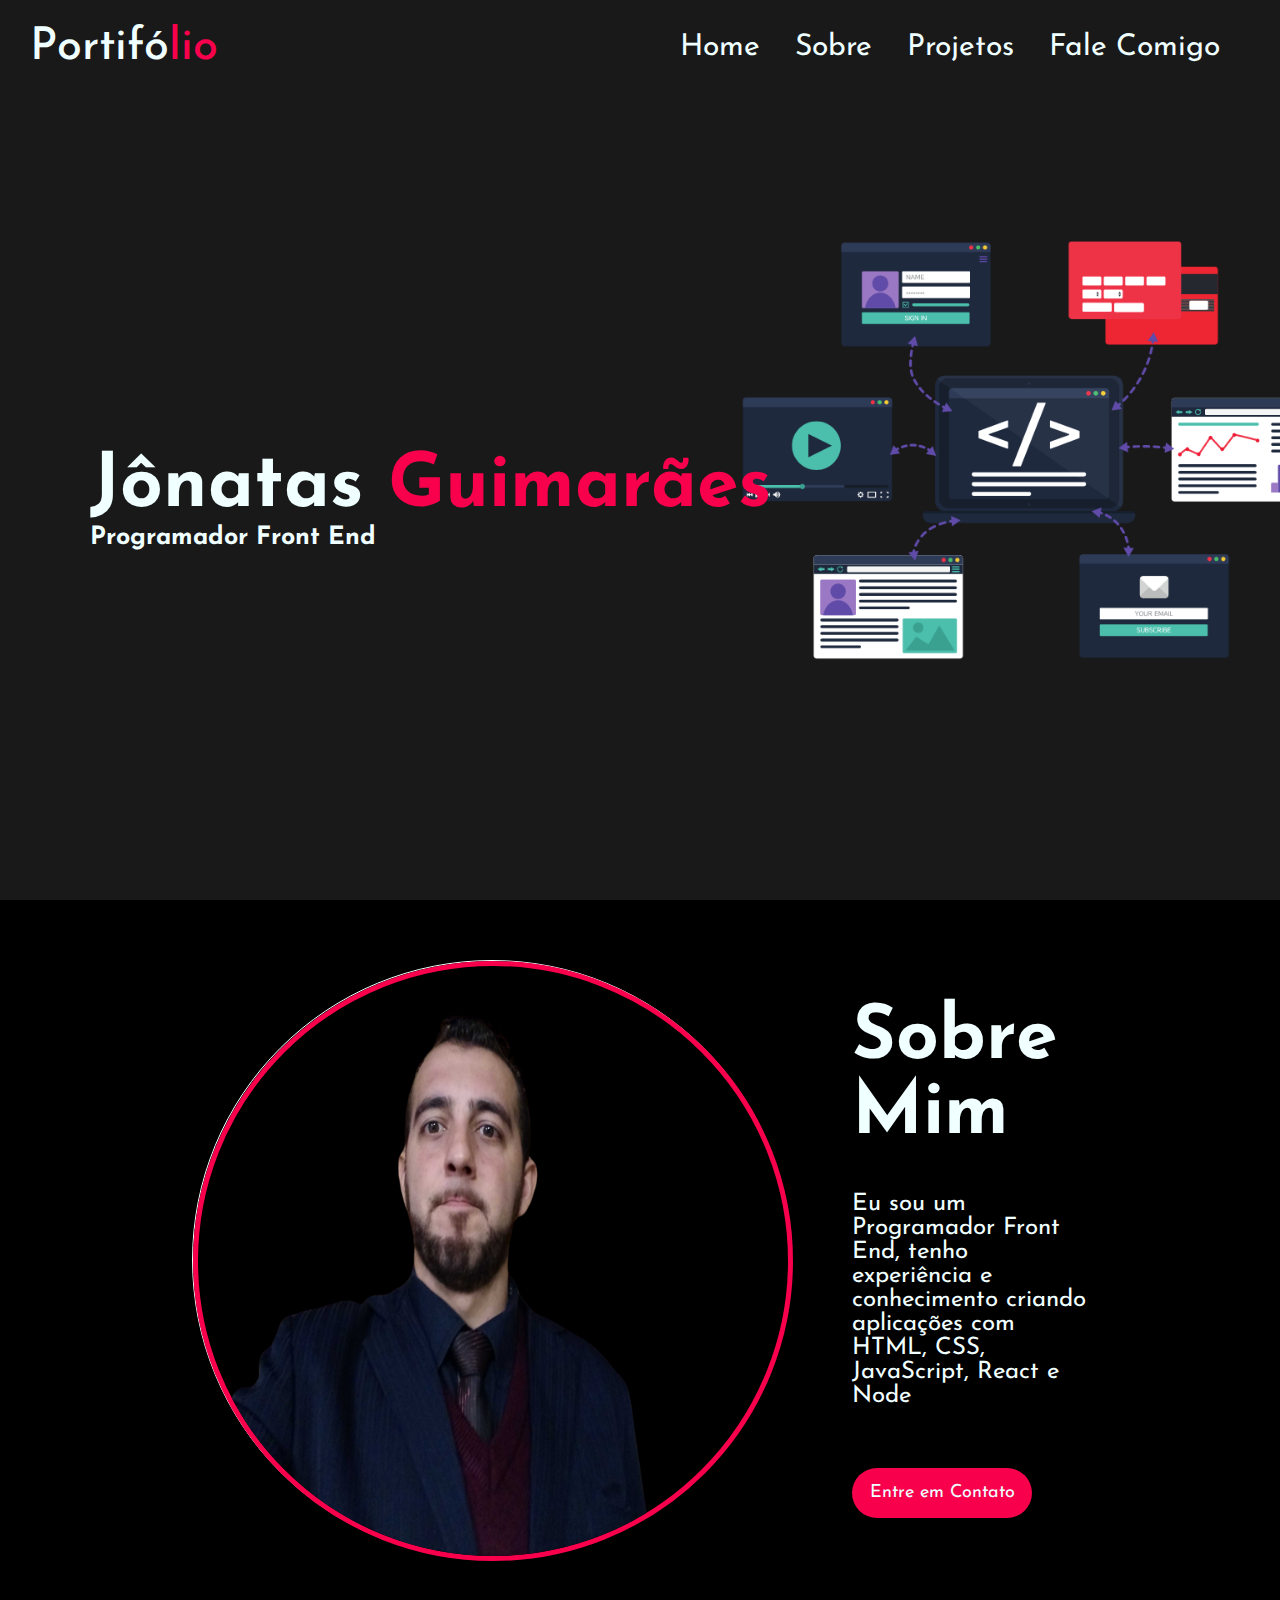
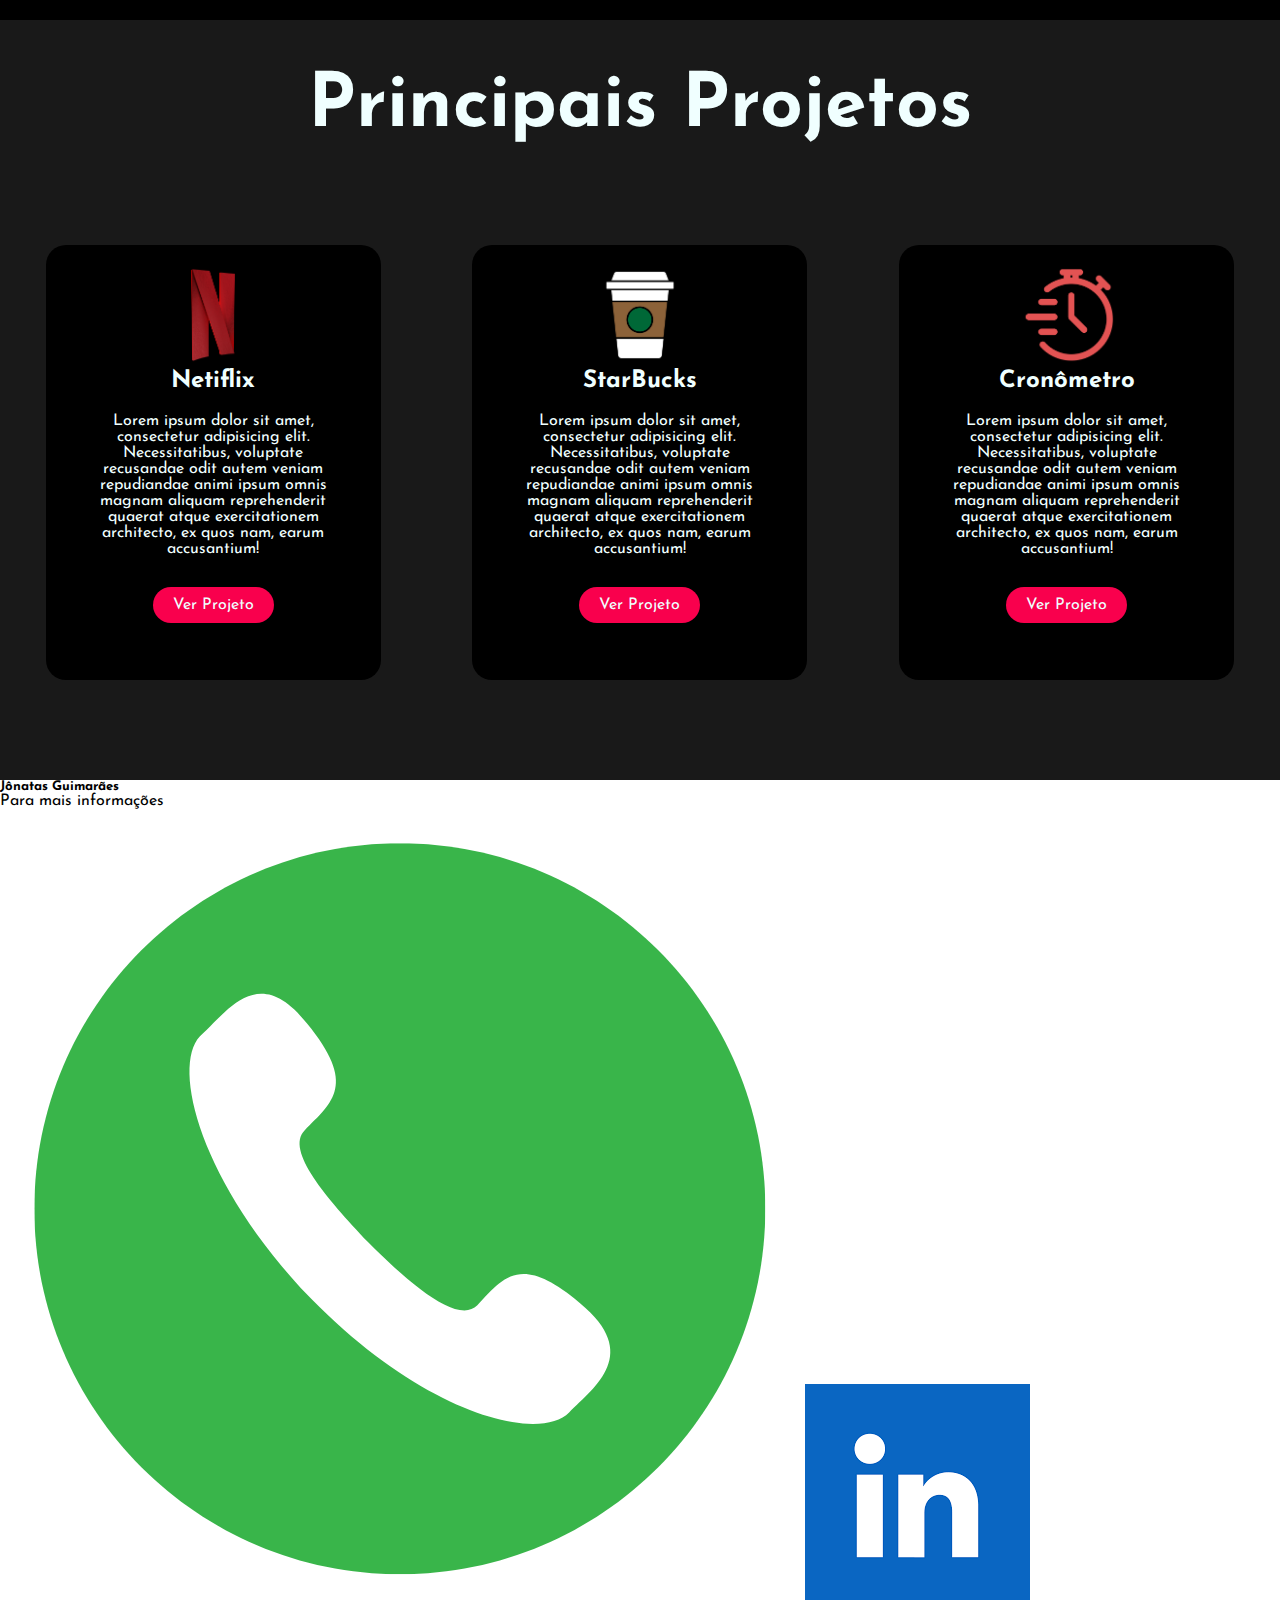
==== index.html @ 08f8ba7c "Portifólio - Primeiro Commit" ====
<!DOCTYPE html>
<html lang="pt-br">

<head>
    <meta charset="UTF-8">
    <meta name="viewport" content="width=device-width, initial-scale=1.0">
    <link rel="preconnect" href="https://fonts.googleapis.com">
    <link rel="preconnect" href="https://fonts.gstatic.com" crossorigin>
    <link rel="preconnect" href="https://fonts.googleapis.com">
    <link rel="preconnect" href="https://fonts.gstatic.com" crossorigin>
    <link
        href="https://fonts.googleapis.com/css2?family=Josefin+Sans:ital,wght@0,100..700;1,100..700&family=Nunito:ital,wght@0,200..1000;1,200..1000&family=Playfair+Display:ital,wght@0,400..900;1,400..900&display=swap"
        rel="stylesheet">
    <link rel="stylesheet" href="style.css">
    <title>Meu Portifólio</title>
</head>

<body>
    <div class="caixa-principal">
        <nav>
            <h2 class="Portifólio">Portifó<span>lio</span></h2>
            <ul>
                <li>Home</li>
                <li>Sobre</li>
                <li>Projetos</li>
                <li>Fale Comigo</li>
            </ul>
        </nav>

        <div class="Meu-Nome">
            <h1>Jônatas <span>Guimarães</span></h1>
            <h3>Programador Front End</h3>
        </div>
    </div>

    <section>
        <div class="fundo-foto">
            <img src="./assets/Programador Full Stack - Jônatas Guimarães.png"
                alt="Programador Full Stack Jôntas Guimarães">
        </div>

        <div>
            <h2>Sobre Mim</h2>
            <p>Eu sou um Programador Front End, tenho experiência e conhecimento criando aplicações com HTML, CSS,
                JavaScript, React e Node</p>
            <button>Entre em Contato</button>
        </div>
    </section>


    <div class="projetos">

        <h2>Principais Projetos</h2>

        <div class="card-projetos">

            <div class="card">
                <img src="./assets/netflix.png" alt="">
                <h5>Netiflix</h5>
                <p>Lorem ipsum dolor sit amet, consectetur adipisicing elit. Necessitatibus, voluptate recusandae odit
                    autem veniam repudiandae animi ipsum omnis magnam aliquam reprehenderit quaerat atque exercitationem
                    architecto, ex quos nam, earum accusantium!</p>
                <a>Ver Projeto</a>
            </div>

            <div class="card">
                <img src="./assets/starbucks.png" alt="">
                <h5>StarBucks</h5>
                <p>Lorem ipsum dolor sit amet, consectetur adipisicing elit. Necessitatibus, voluptate recusandae odit
                    autem veniam repudiandae animi ipsum omnis magnam aliquam reprehenderit quaerat atque exercitationem
                    architecto, ex quos nam, earum accusantium!</p>
                <a>Ver Projeto</a>
            </div>

            <div class="card">
                <img src="./assets/crono.png" alt="">
                <h5>Cronômetro</h5>
                <p>Lorem ipsum dolor sit amet, consectetur adipisicing elit. Necessitatibus, voluptate recusandae odit
                    autem veniam repudiandae animi ipsum omnis magnam aliquam reprehenderit quaerat atque exercitationem
                    architecto, ex quos nam, earum accusantium!</p>
                <a>Ver Projeto</a>
            </div>

        </div>

    </div>

    <footer>
        <h5>Jônatas Guimarães</h5>
        <p>Para mais informações</p>

        <div class="social">
            <a href="#"><img src="./assets/telefone.png" alt=""></a>
            <a href="#"><img src="./assets/linkedin.png" alt=""></a>
        </div>
    </footer>

</body>

</html>
---- style.css ----
*{
    margin: 0;
    padding: 0;
    box-sizing: border-box;
    font-family: "Josefin Sans", sans-serif;
}

.caixa-principal{
    height: 100vh;
    width: 100%;
    background-image: url(assets/background.png);
    background-color: #191919;
    background-size: cover;
    background-position: center;
}

nav {
    display: flex;
    align-items: center;
    justify-content: space-between;
    padding-right: 30px;
    padding-left: 30px;
    padding-top: 25px;
}

.Portifólio{
    color: azure;
    font-size: 45px;
    font-weight: 500;
}

.Portifólio span{
    color: #f9004d;
}

li{
    color: azure;
    list-style: none;
    font-size: 30px;
    display: inline-block;
    margin-right: 30px;
    cursor: pointer;
}

li:hover {
    color: #f9004d;
    transition: 0.5s;
}

.Meu-Nome {
    position: absolute;
    top: 50%;
    left: 7%;
}

h1{
    color: azure;
    font-size: 75px;
    font-weight: 700;
}

h1 span {
    color: #f9004d;
}

.Meu-Nome h3 {
    color: azure;
    font-size: 25px;
}

section {
    display: flex;
    align-items: center;
    padding: 60px 15%;
    background-color: black;
}

section img{
    height: 600px;
    width: 600px;
    border-radius: 100%;
    border: 5px solid #f9004d;
    margin-right: 30px;
}

.fundo-foto {
    height: 600px;
    width: 600px;
    border-radius: 100%;
    border: 1px solid  azure;
    background-color: black;
    margin-right: 60px;
}

section div h2 {
    color: azure;
    font-size: 75px;
}

section div p {
    color: azure;
    font-size: 24px;
    margin-top: 40px;
    margin-bottom: 60px;
}

section div button{
    color: azure;
    background-color: #f9004d;
    height: 50px;
    width: 180px;
    font-size: 18px;
    border: none;
    border-radius: 26px;
    cursor: pointer;
}

section div button:hover{
    background-color: #191919;
    border: 3px solid #f9004d;
    transition: 0.5s;
}

.projetos {
    background-color: #191919;
    padding: 50px 0 100px;
       
}

.projetos h2 {
    color: azure;
    font-size: 75px;
    text-align: center;
}

.card {
    background-color: black;
    height: 435px;
    width: 335px;
    border-radius: 20px;
    padding: 20px 35px;
    text-align: center;
}

.card img {
    height: 100px;
}

.card h5 {
    color: azure;
    font-size: 24px;
}

.card p {
    color: azure;   
    margin-top: 20px;
    margin-bottom: 40px; 
}

.card a {
    background-color: #f9004d;
    color: azure;
    padding: 10px 20px;
    border-radius: 25px;
    cursor: pointer;
}

.card a:hover {
    background-color: transparent;
    border: 2px solid #f9004d;
    transition: 0.5s;
}

.card-projetos {
    display: flex;
    justify-content: space-around;
    margin-top: 100px ;
   
    

}
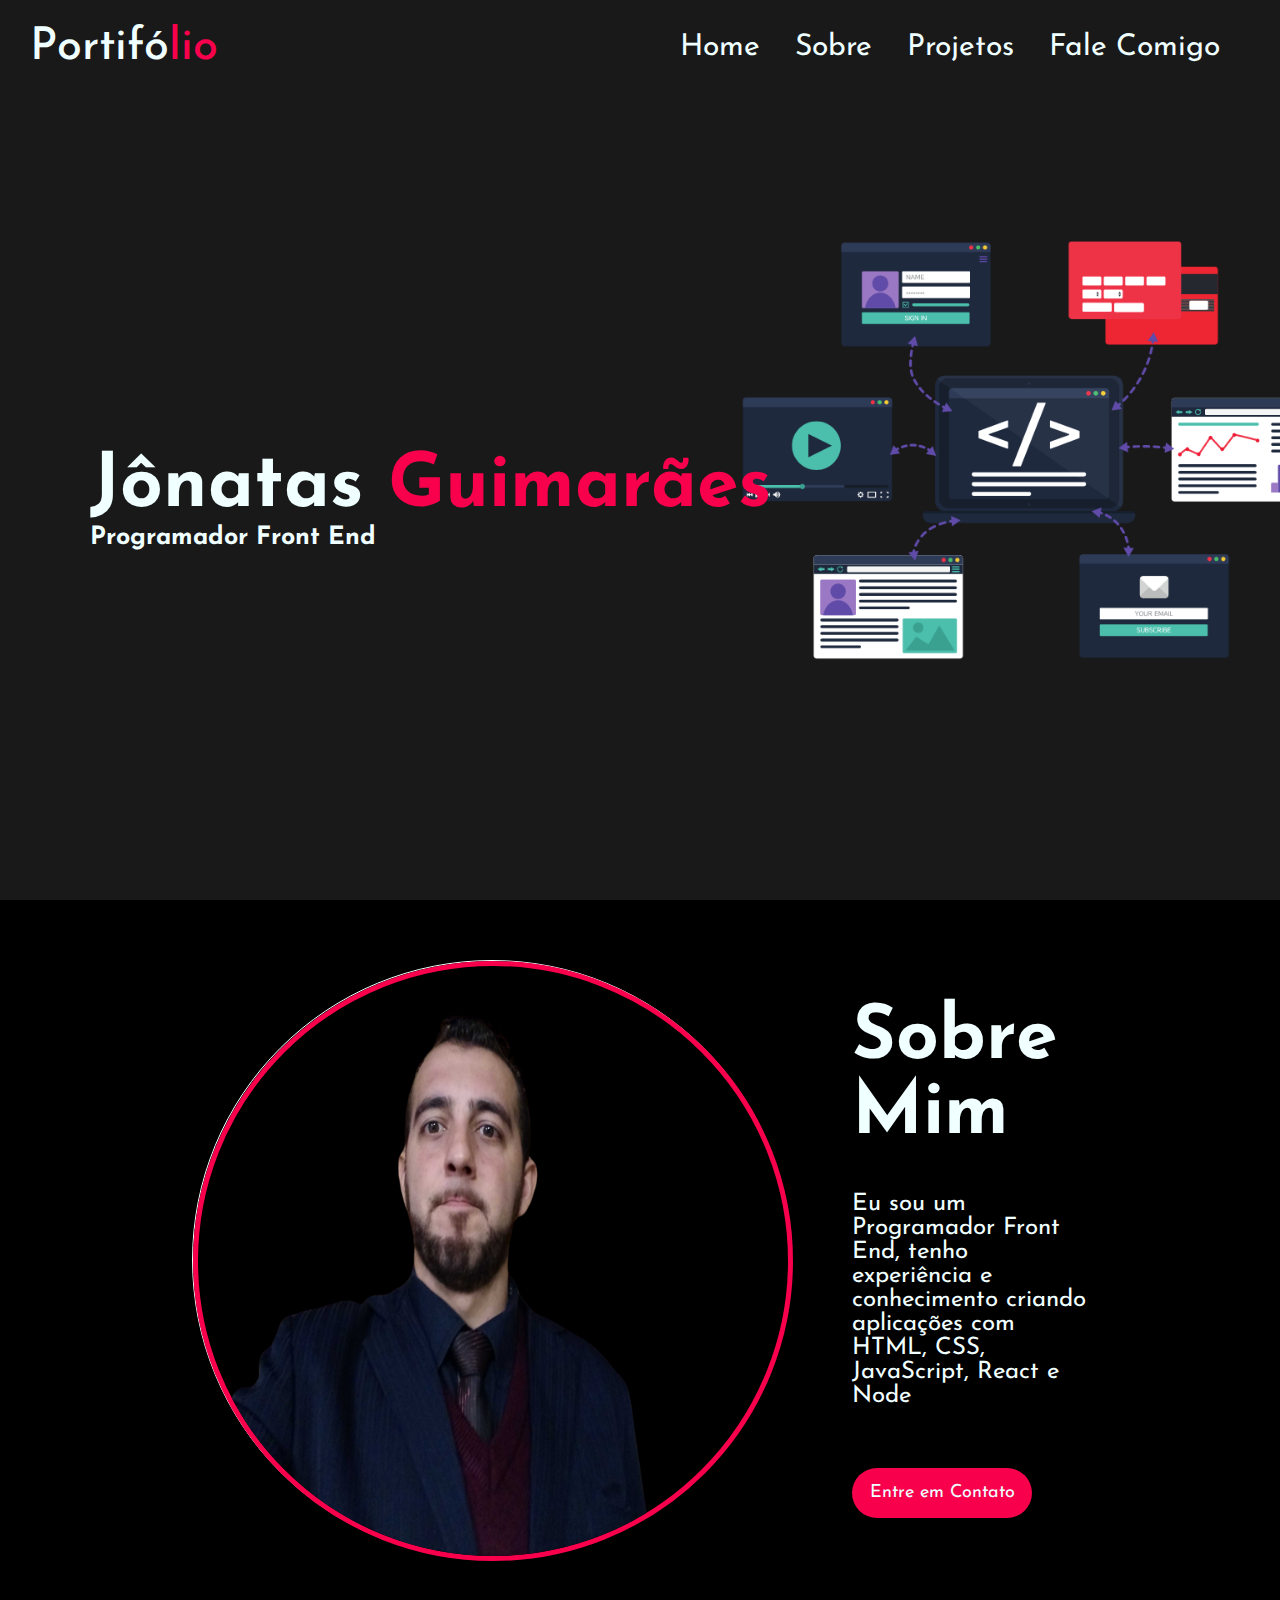
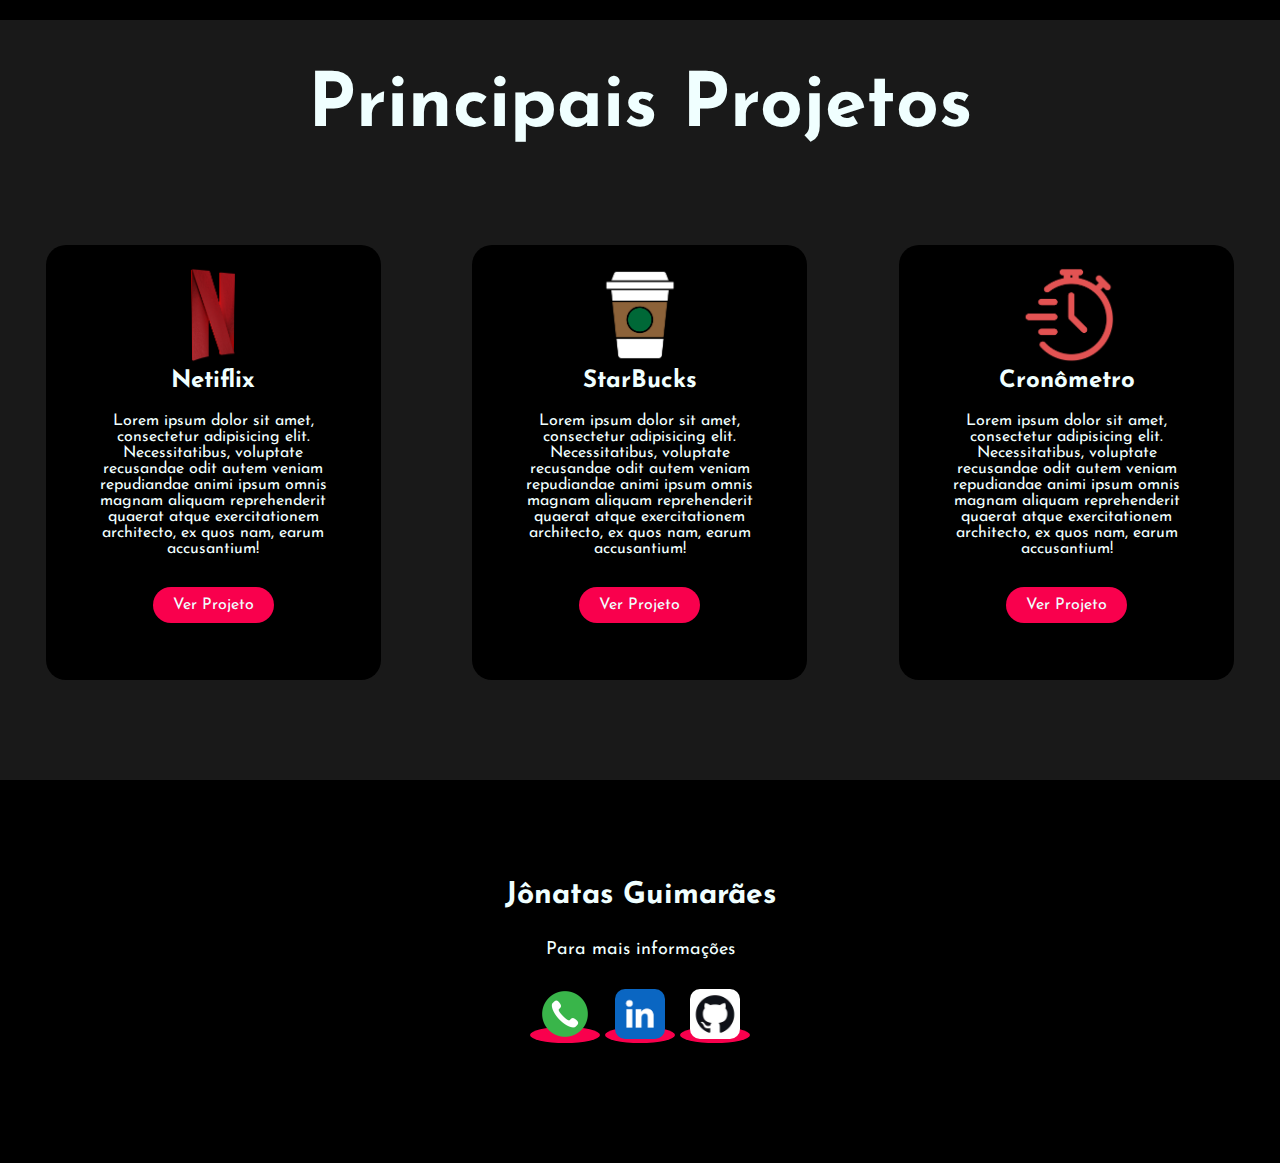
==== commit eb05428a: "atualização portifolio" ====
--- a/index.html
+++ b/index.html
@@ -82,7 +82,7 @@
             </div>
 
         </div>
-
+        
     </div>
 
     <footer>
@@ -92,8 +92,10 @@
         <div class="social">
             <a href="#"><img src="./assets/telefone.png" alt=""></a>
             <a href="#"><img src="./assets/linkedin.png" alt=""></a>
+            <a href="#"><img src="./assets/images.jpeg" alt=""></a>
         </div>
     </footer>
+
 
 </body>
 
--- a/style.css
+++ b/style.css
@@ -175,7 +175,50 @@
     display: flex;
     justify-content: space-around;
     margin-top: 100px ;
-   
-    
-
+}
+
+footer{
+    background-color: black;
+    padding: 100px 0 120px;
+    display: flex;
+    flex-direction: column;
+    align-items: center;
+    justify-content: center;
+
+    
+}
+
+footer h5 {
+    color: azure;
+    font-size: 30px;
+}
+
+footer p {
+    color: azure;
+    font-size: 18px;
+    padding: 30px 0 30px
+}
+
+.social{
+    
+}
+
+.social img{
+    height: 50px;
+    margin: 0 10px;
+    border-radius: 10px;
+    
+}
+
+.social a {
+    background-color: #f9004d;
+    height: 145px;
+    width: 145px;
+    border-radius: 50%;
+    
+}
+
+.social a :hover {
+    transform: scale(1.4);
+    transition: 0.5s;
 }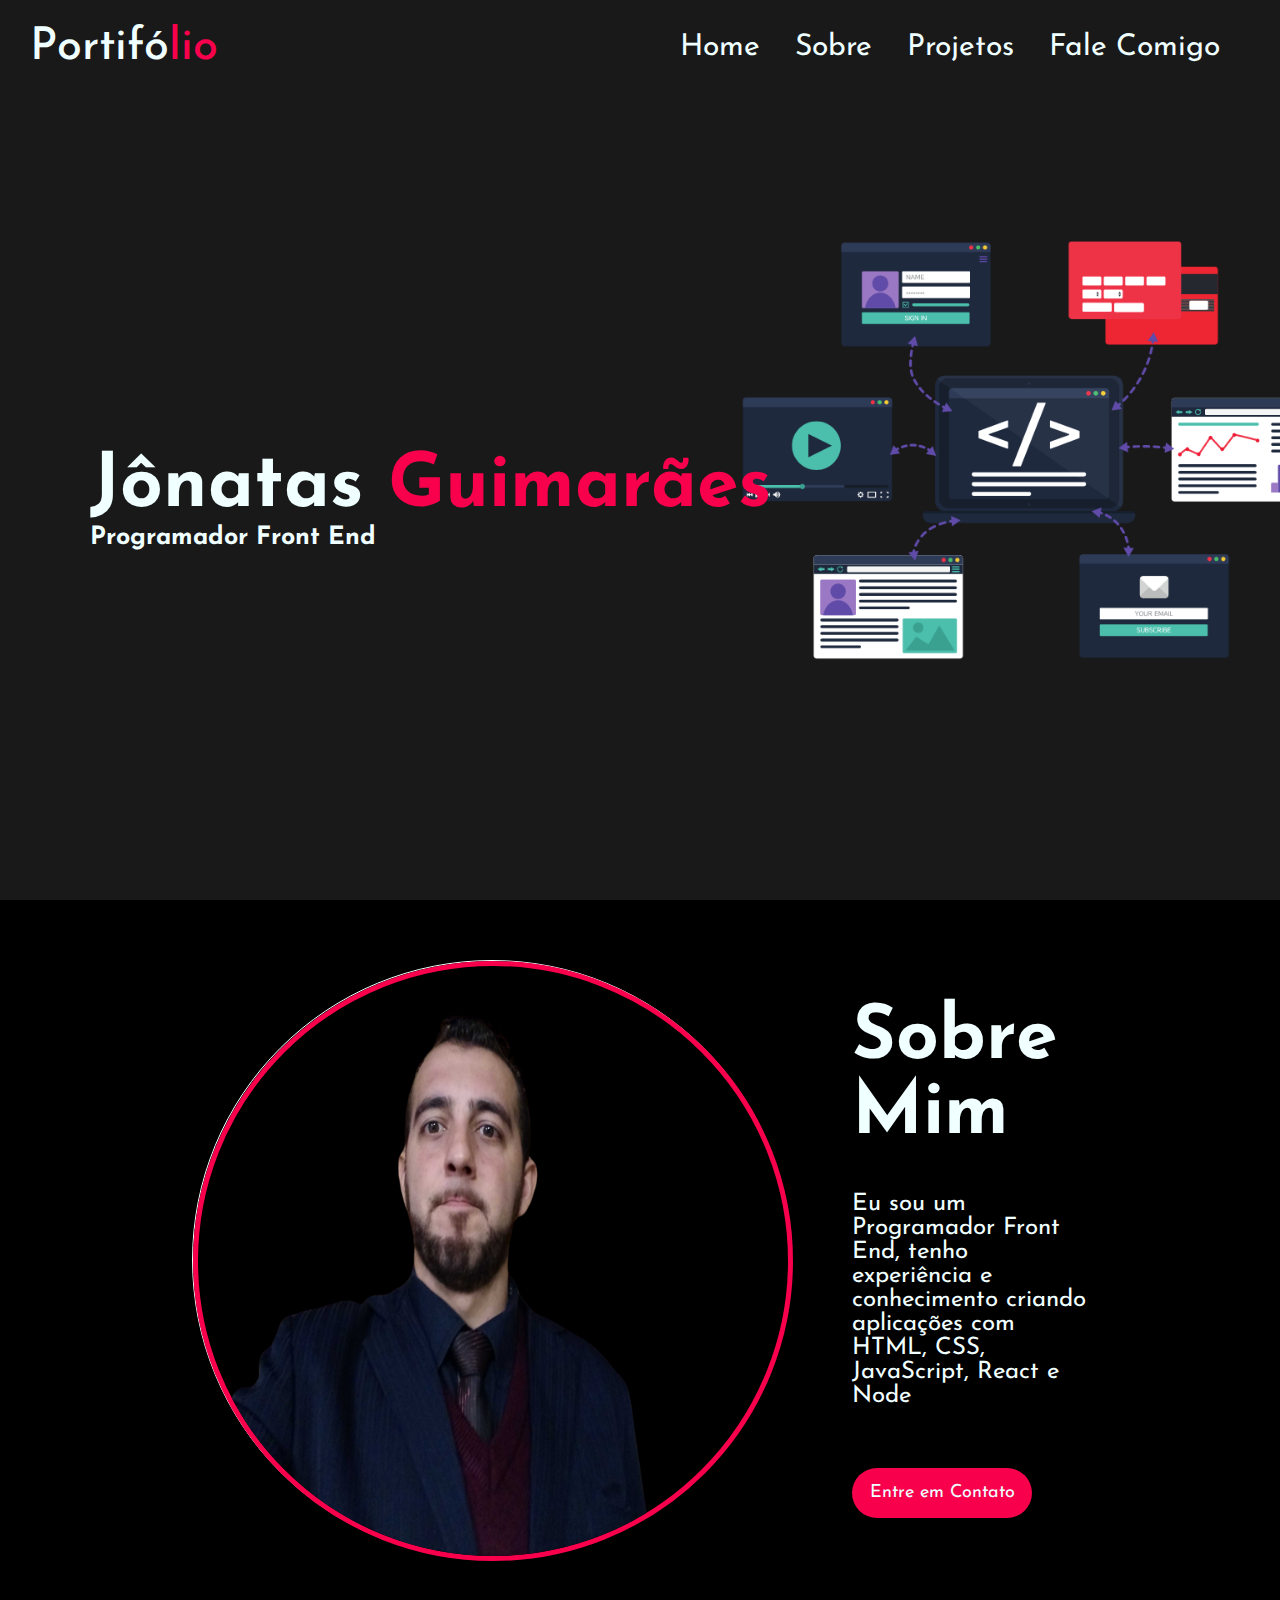
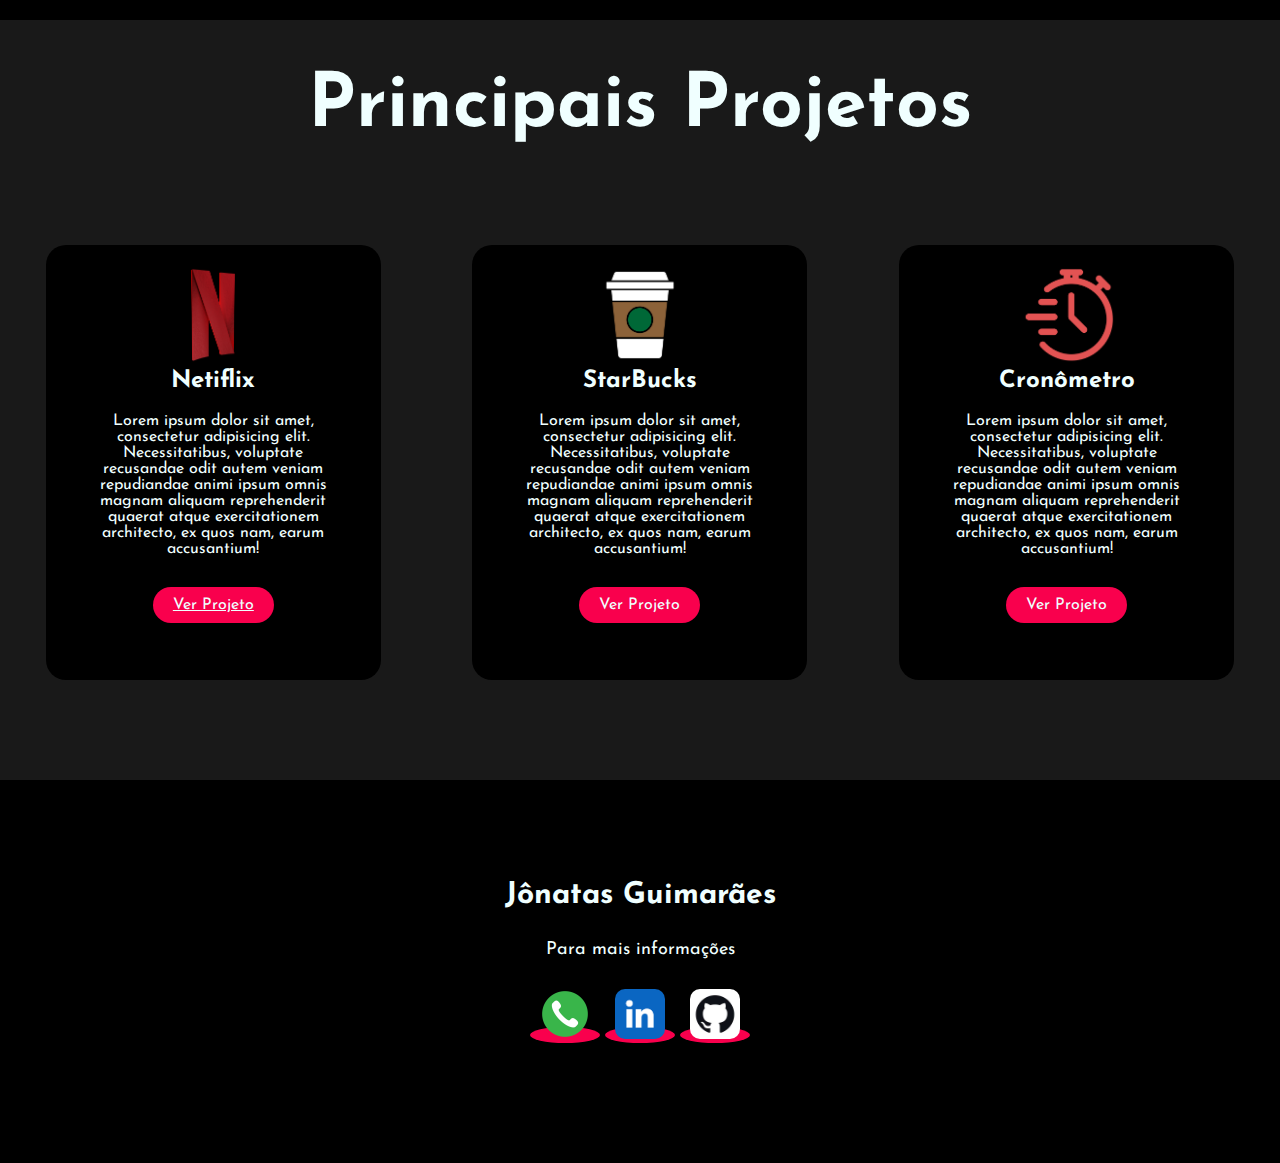
==== commit da5a752e: "criação pagina projetos" ====
--- a/index.html
+++ b/index.html
@@ -60,7 +60,7 @@
                 <p>Lorem ipsum dolor sit amet, consectetur adipisicing elit. Necessitatibus, voluptate recusandae odit
                     autem veniam repudiandae animi ipsum omnis magnam aliquam reprehenderit quaerat atque exercitationem
                     architecto, ex quos nam, earum accusantium!</p>
-                <a>Ver Projeto</a>
+                <a href="https://netiflixfrontend.net">Ver Projeto</a>
             </div>
 
             <div class="card">
@@ -82,7 +82,7 @@
             </div>
 
         </div>
-        
+
     </div>
 
     <footer>
@@ -90,12 +90,12 @@
         <p>Para mais informações</p>
 
         <div class="social">
-            <a href="#"><img src="./assets/telefone.png" alt=""></a>
-            <a href="#"><img src="./assets/linkedin.png" alt=""></a>
-            <a href="#"><img src="./assets/images.jpeg" alt=""></a>
+            <a href="https://w.app/yFmHA5"><img src="./assets/telefone.png" alt=""></a>
+            <a href="https://www.linkedin.com/in/j%C3%B4natas-guimar%C3%A3es-da-silva-61746531a/"><img
+                    src="./assets/linkedin.png" alt=""></a>
+            <a href="https://github.com/JohnyDeeV3114"><img src="./assets/images.jpeg" alt=""></a>
         </div>
     </footer>
-
 
 </body>
 
--- a/style.css
+++ b/style.css
@@ -96,7 +96,6 @@
     color: azure;
     font-size: 75px;
 }
-
 section div p {
     color: azure;
     font-size: 24px;
@@ -199,9 +198,6 @@
     padding: 30px 0 30px
 }
 
-.social{
-    
-}
 
 .social img{
     height: 50px;
